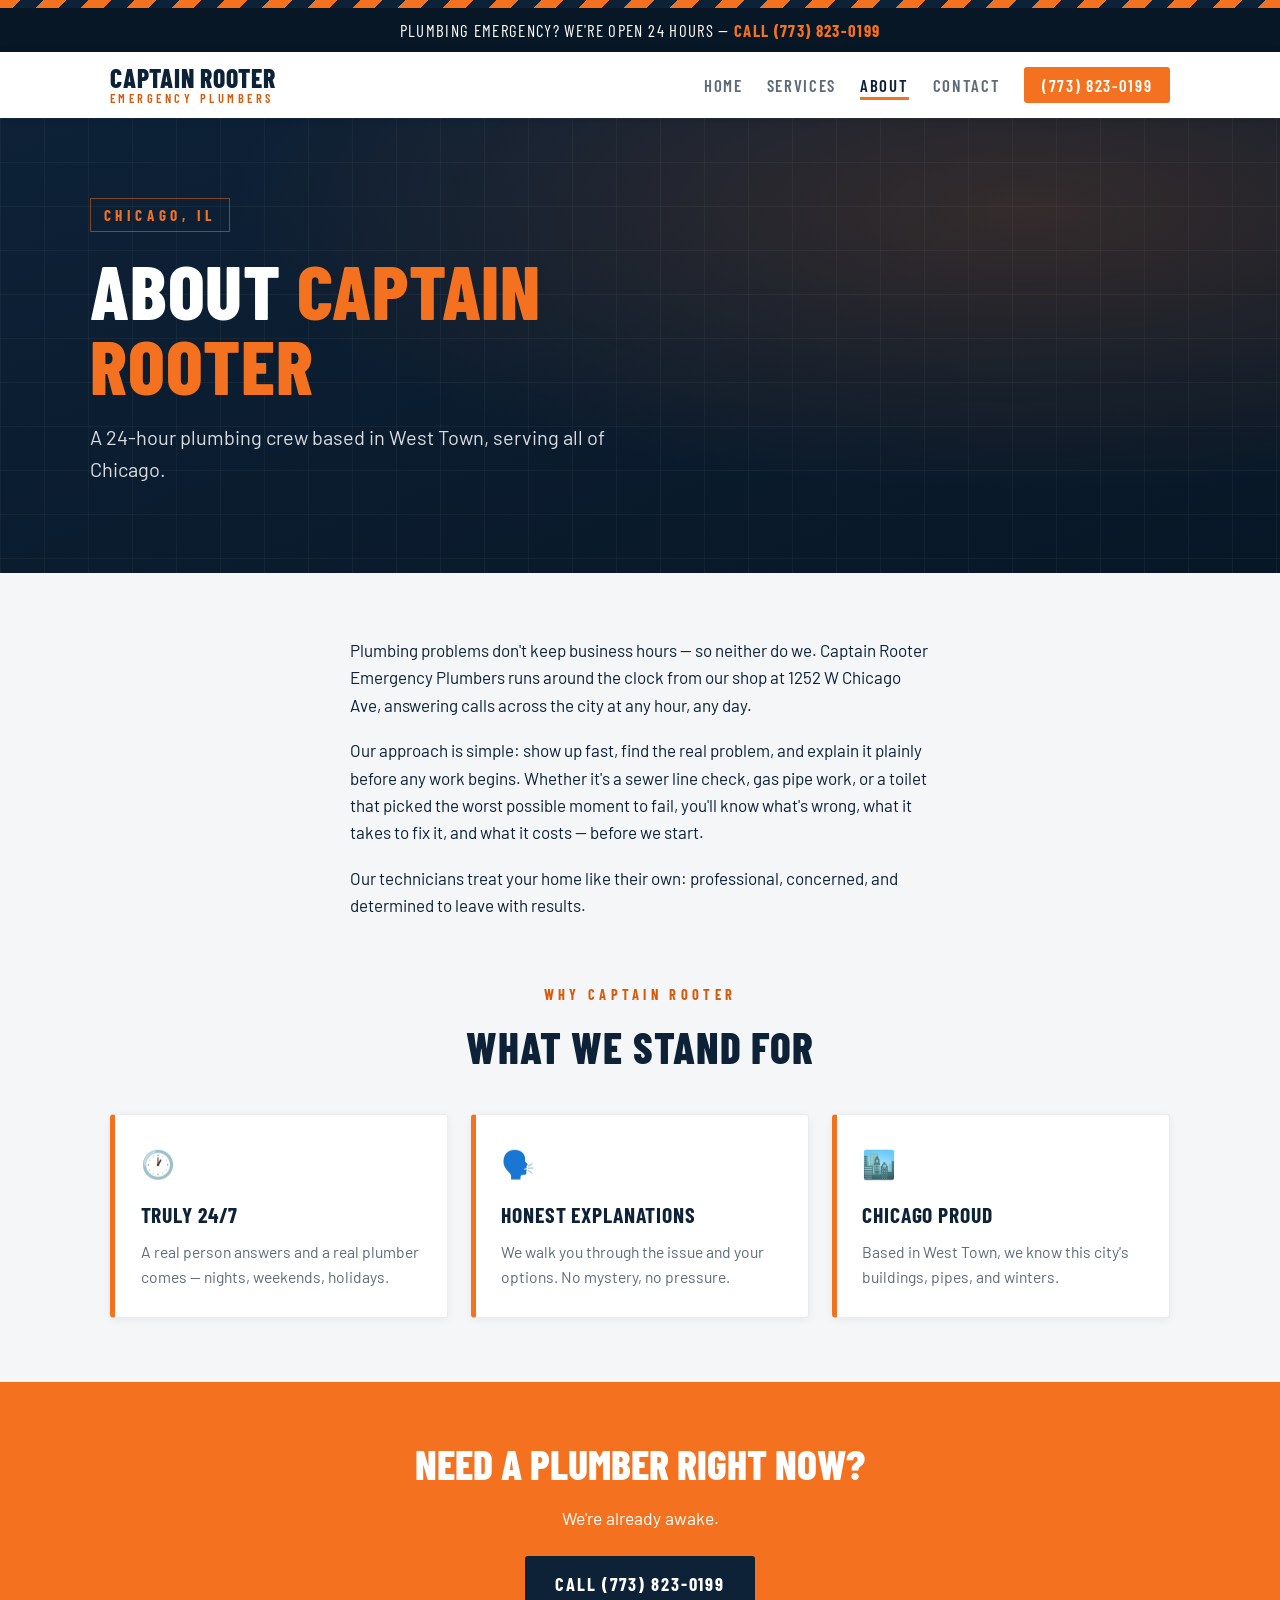
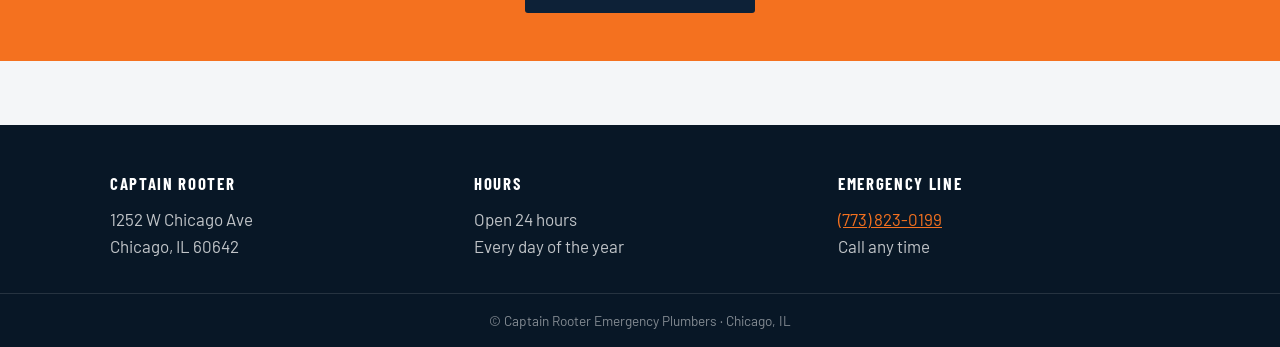
==== about.html @ 28d1a2e2 "feat: Captain Rooter Emergency Plumbers website 4-page static site: Home, Services, About, Contact. " ====
<!DOCTYPE html>
<html lang="en">
<head>
  <meta charset="UTF-8">
  <meta name="viewport" content="width=device-width, initial-scale=1.0">
  <title>About — Captain Rooter Emergency Plumbers, Chicago IL</title>
  <meta name="description" content="About Captain Rooter Emergency Plumbers — a 24-hour plumbing company serving Chicago from West Town. Honest explanations, fast response.">
  <link rel="preconnect" href="https://fonts.googleapis.com">
  <link rel="preconnect" href="https://fonts.gstatic.com" crossorigin>
  <link href="https://fonts.googleapis.com/css2?family=Barlow+Condensed:wght@600;700;800&family=Barlow:ital,wght@0,400;0,600;1,400&display=swap" rel="stylesheet">
  <link rel="stylesheet" href="css/style.css">
</head>
<body>

  <div class="hazard" aria-hidden="true"></div>
  <div class="emergency-bar">
    Plumbing emergency? We're open 24 hours — <a href="tel:+17738230199">Call (773) 823-0199</a>
  </div>

  <header class="site-header">
    <div class="header-inner">
      <a class="brand" href="index.html">Captain Rooter<span class="brand-sub">Emergency Plumbers</span></a>
      <button class="nav-toggle" aria-expanded="false" aria-controls="site-nav" aria-label="Toggle menu">☰</button>
      <nav class="site-nav" id="site-nav">
        <ul>
          <li><a href="index.html">Home</a></li>
          <li><a href="services.html">Services</a></li>
          <li><a href="about.html" aria-current="page">About</a></li>
          <li><a href="contact.html">Contact</a></li>
          <li><a class="nav-call" href="tel:+17738230199">(773) 823-0199</a></li>
        </ul>
      </nav>
    </div>
  </header>

  <main>
    <section class="hero" style="padding-bottom:3.5rem;">
      <div class="hero-inner">
        <p class="eyebrow reveal">Chicago, IL</p>
        <h1 class="reveal">About <span class="accent">Captain Rooter</span></h1>
        <p class="lede reveal">A 24-hour plumbing crew based in West Town, serving all of Chicago.</p>
      </div>
    </section>

    <section class="section">
      <div class="wrap prose">
        <p>
          Plumbing problems don't keep business hours — so neither do we. Captain Rooter
          Emergency Plumbers runs around the clock from our shop at 1252 W Chicago Ave,
          answering calls across the city at any hour, any day.
        </p>
        <p>
          Our approach is simple: show up fast, find the real problem, and explain it
          plainly before any work begins. Whether it's a sewer line check, gas pipe work,
          or a toilet that picked the worst possible moment to fail, you'll know what's
          wrong, what it takes to fix it, and what it costs — before we start.
        </p>
        <p>
          Our technicians treat your home like their own: professional, concerned, and
          determined to leave with results.
        </p>
      </div>
    </section>

    <section class="section" style="padding-top:0;">
      <div class="wrap center">
        <p class="section-kicker">Why Captain Rooter</p>
        <h2 class="section-title">What we stand for</h2>
        <div class="card-grid" style="margin-top:2rem; text-align:left;">
          <article class="service-card">
            <span class="icon" aria-hidden="true">🕐</span>
            <h3>Truly 24/7</h3>
            <p>A real person answers and a real plumber comes — nights, weekends, holidays.</p>
          </article>
          <article class="service-card">
            <span class="icon" aria-hidden="true">🗣️</span>
            <h3>Honest Explanations</h3>
            <p>We walk you through the issue and your options. No mystery, no pressure.</p>
          </article>
          <article class="service-card">
            <span class="icon" aria-hidden="true">🏙️</span>
            <h3>Chicago Proud</h3>
            <p>Based in West Town, we know this city's buildings, pipes, and winters.</p>
          </article>
        </div>
      </div>
    </section>

    <section class="cta-band">
      <h2>Need a plumber right now?</h2>
      <p>We're already awake.</p>
      <a class="btn" href="tel:+17738230199">Call (773) 823-0199</a>
    </section>
  </main>

  <footer class="site-footer">
    <div class="footer-inner">
      <div>
        <h4>Captain Rooter</h4>
        <p>1252 W Chicago Ave<br>Chicago, IL 60642</p>
      </div>
      <div>
        <h4>Hours</h4>
        <p>Open 24 hours<br>Every day of the year</p>
      </div>
      <div>
        <h4>Emergency Line</h4>
        <p><a href="tel:+17738230199">(773) 823-0199</a><br>Call any time</p>
      </div>
    </div>
    <div class="footer-bottom">© Captain Rooter Emergency Plumbers · Chicago, IL</div>
  </footer>

  <script>
    const toggle = document.querySelector(".nav-toggle");
    const nav = document.querySelector(".site-nav");
    toggle.addEventListener("click", () => {
      const open = nav.classList.toggle("open");
      toggle.setAttribute("aria-expanded", open);
    });
  </script>
</body>
</html>
---- css/style.css ----
/* ==========================================================================
   Captain Rooter Emergency Plumbers — Industrial / Utilitarian
   Palette: deep navy, safety orange, steel gray, white
   Type: Barlow Condensed (display) + Barlow (body)
   ========================================================================== */

:root {
  --navy: #0d2137;
  --navy-deep: #081726;
  --orange: #f4711f;
  --orange-deep: #d85a0a;
  --steel: #5d6b78;
  --paper: #f4f6f8;
  --white: #ffffff;
  --font-display: "Barlow Condensed", "Arial Narrow", sans-serif;
  --font-body: "Barlow", "Helvetica Neue", sans-serif;
}

* { box-sizing: border-box; margin: 0; padding: 0; }

html { scroll-behavior: smooth; }

body {
  font-family: var(--font-body);
  font-size: 1.0625rem;
  line-height: 1.6;
  color: var(--navy);
  background: var(--paper);
}

img { max-width: 100%; display: block; }

a { color: var(--orange-deep); }

/* ---- Hazard stripe ----------------------------------------------------- */

.hazard {
  height: 8px;
  background: repeating-linear-gradient(
    -45deg,
    var(--orange) 0 16px,
    var(--navy) 16px 32px
  );
}

/* ---- Emergency top bar -------------------------------------------------- */

.emergency-bar {
  background: var(--navy-deep);
  color: var(--white);
  text-align: center;
  padding: 0.55rem 1rem;
  font-family: var(--font-display);
  font-size: 1.05rem;
  letter-spacing: 0.08em;
  text-transform: uppercase;
}
.emergency-bar a {
  color: var(--orange);
  font-weight: 700;
  text-decoration: none;
}
.emergency-bar a:hover { text-decoration: underline; }

/* ---- Header ------------------------------------------------------------- */

.site-header {
  position: sticky;
  top: 0;
  z-index: 50;
  background: var(--white);
  box-shadow: 0 2px 8px rgba(8, 23, 38, 0.12);
}

.header-inner {
  max-width: 1100px;
  margin: 0 auto;
  padding: 0.8rem 1.25rem;
  display: flex;
  align-items: center;
  justify-content: space-between;
  gap: 1rem;
}

.brand {
  font-family: var(--font-display);
  font-weight: 800;
  font-size: 1.6rem;
  letter-spacing: 0.03em;
  text-transform: uppercase;
  color: var(--navy);
  text-decoration: none;
  line-height: 1.05;
}
.brand .brand-sub {
  display: block;
  font-size: 0.78rem;
  letter-spacing: 0.28em;
  color: var(--orange-deep);
  font-weight: 600;
}

.site-nav ul {
  list-style: none;
  display: flex;
  gap: 1.5rem;
  align-items: center;
}

.site-nav a {
  text-decoration: none;
  color: var(--steel);
  font-family: var(--font-display);
  font-weight: 600;
  font-size: 1.05rem;
  letter-spacing: 0.1em;
  text-transform: uppercase;
  padding-bottom: 0.15rem;
  border-bottom: 3px solid transparent;
  transition: color 0.2s, border-color 0.2s;
}
.site-nav a:hover { color: var(--navy); }
.site-nav a[aria-current="page"] {
  color: var(--navy);
  border-bottom-color: var(--orange);
}

.nav-call {
  background: var(--orange);
  color: var(--white) !important;
  padding: 0.5rem 1.1rem !important;
  border-radius: 3px;
  border-bottom: none !important;
}
.nav-call:hover { background: var(--orange-deep); color: var(--white) !important; }

.nav-toggle {
  display: none;
  background: none;
  border: 2px solid var(--navy);
  border-radius: 4px;
  color: var(--navy);
  font-size: 1.3rem;
  line-height: 1;
  padding: 0.3rem 0.55rem;
  cursor: pointer;
}

/* ---- Hero ------------------------------------------------------------------ */

.hero {
  background:
    radial-gradient(ellipse at 80% 20%, rgba(244, 113, 31, 0.18), transparent 55%),
    linear-gradient(160deg, var(--navy) 0%, var(--navy-deep) 100%);
  color: var(--white);
  padding: 5rem 1.25rem 4.5rem;
  position: relative;
  overflow: hidden;
}

/* pipe-grid texture */
.hero::before {
  content: "";
  position: absolute;
  inset: 0;
  background-image:
    linear-gradient(rgba(255,255,255,0.04) 1px, transparent 1px),
    linear-gradient(90deg, rgba(255,255,255,0.04) 1px, transparent 1px);
  background-size: 44px 44px;
  pointer-events: none;
}

.hero-inner {
  max-width: 1100px;
  margin: 0 auto;
  position: relative;
}

.hero .eyebrow {
  display: inline-block;
  font-family: var(--font-display);
  font-weight: 700;
  font-size: 0.95rem;
  letter-spacing: 0.3em;
  text-transform: uppercase;
  color: var(--orange);
  border: 1px solid rgba(244, 113, 31, 0.5);
  padding: 0.25rem 0.8rem;
  margin-bottom: 1.2rem;
}

.hero h1 {
  font-family: var(--font-display);
  font-weight: 800;
  font-size: clamp(2.6rem, 7vw, 4.8rem);
  line-height: 0.98;
  text-transform: uppercase;
  letter-spacing: 0.01em;
  max-width: 16ch;
  margin-bottom: 1.2rem;
}

.hero h1 .accent { color: var(--orange); }

.hero .lede {
  font-size: clamp(1.05rem, 2vw, 1.25rem);
  color: rgba(255, 255, 255, 0.85);
  max-width: 52ch;
  margin-bottom: 2rem;
}

.btn {
  display: inline-block;
  font-family: var(--font-display);
  font-weight: 700;
  font-size: 1.15rem;
  letter-spacing: 0.1em;
  text-transform: uppercase;
  text-decoration: none;
  padding: 0.85rem 1.9rem;
  border-radius: 3px;
  transition: background 0.2s, color 0.2s, transform 0.15s;
}

.btn-call {
  background: var(--orange);
  color: var(--white);
  box-shadow: 0 4px 16px rgba(244, 113, 31, 0.4);
}
.btn-call:hover { background: var(--orange-deep); color: var(--white); transform: translateY(-1px); }

.btn-ghost {
  border: 2px solid rgba(255, 255, 255, 0.6);
  color: var(--white);
}
.btn-ghost:hover { background: var(--white); color: var(--navy); }

.btn-ghost-dark {
  border: 2px solid var(--navy);
  color: var(--navy);
}
.btn-ghost-dark:hover { background: var(--navy); color: var(--white); }

.btn-row { display: flex; gap: 1rem; flex-wrap: wrap; }

/* ---- Trust strip ------------------------------------------------------------- */

.trust-strip {
  background: var(--white);
  border-bottom: 1px solid rgba(8, 23, 38, 0.08);
}
.trust-strip-inner {
  max-width: 1100px;
  margin: 0 auto;
  padding: 1.1rem 1.25rem;
  display: flex;
  flex-wrap: wrap;
  gap: 0.6rem 2.5rem;
  justify-content: center;
  font-family: var(--font-display);
  font-weight: 600;
  letter-spacing: 0.1em;
  text-transform: uppercase;
  font-size: 1rem;
  color: var(--steel);
}
.trust-strip-inner span::before {
  content: "✔";
  color: var(--orange);
  margin-right: 0.45rem;
}

/* ---- Layout helpers ------------------------------------------------------------ */

.wrap { max-width: 1100px; margin: 0 auto; padding: 0 1.25rem; }
.section { padding: 4rem 0; }

.section-title {
  font-family: var(--font-display);
  font-weight: 800;
  font-size: clamp(1.9rem, 4vw, 2.7rem);
  text-transform: uppercase;
  letter-spacing: 0.02em;
  color: var(--navy);
  margin-bottom: 0.4rem;
}

.section-kicker {
  font-family: var(--font-display);
  font-weight: 700;
  font-size: 0.9rem;
  letter-spacing: 0.3em;
  text-transform: uppercase;
  color: var(--orange-deep);
  margin-bottom: 0.4rem;
}

.section-sub { color: var(--steel); max-width: 60ch; margin-bottom: 2.2rem; }

.center { text-align: center; }
.center .section-sub { margin-inline: auto; }

.prose { max-width: 62ch; }
.prose p + p { margin-top: 1.1em; }

/* ---- Service cards ---------------------------------------------------------------- */

.card-grid {
  display: grid;
  grid-template-columns: repeat(auto-fit, minmax(260px, 1fr));
  gap: 1.4rem;
}

.service-card {
  background: var(--white);
  border: 1px solid rgba(8, 23, 38, 0.08);
  border-left: 5px solid var(--orange);
  border-radius: 4px;
  padding: 1.7rem 1.6rem;
  box-shadow: 0 2px 10px rgba(8, 23, 38, 0.06);
  transition: transform 0.2s, box-shadow 0.2s;
}
.service-card:hover {
  transform: translateY(-3px);
  box-shadow: 0 10px 24px rgba(8, 23, 38, 0.12);
}

.service-card .icon {
  font-size: 1.7rem;
  margin-bottom: 0.7rem;
  display: block;
}

.service-card h3 {
  font-family: var(--font-display);
  font-weight: 700;
  font-size: 1.35rem;
  text-transform: uppercase;
  letter-spacing: 0.04em;
  color: var(--navy);
  margin-bottom: 0.5rem;
}

.service-card p { color: var(--steel); font-size: 0.98rem; }

/* ---- 24/7 band ----------------------------------------------------------------------- */

.cta-band {
  background: var(--orange);
  color: var(--white);
  text-align: center;
  padding: 3rem 1.25rem;
}
.cta-band h2 {
  font-family: var(--font-display);
  font-weight: 800;
  font-size: clamp(1.8rem, 4vw, 2.6rem);
  text-transform: uppercase;
  margin-bottom: 0.5rem;
}
.cta-band p { margin-bottom: 1.5rem; font-size: 1.1rem; }
.cta-band .btn {
  background: var(--navy);
  color: var(--white);
}
.cta-band .btn:hover { background: var(--navy-deep); }

/* ---- Steps (how it works) --------------------------------------------------------------- */

.steps {
  display: grid;
  grid-template-columns: repeat(auto-fit, minmax(220px, 1fr));
  gap: 1.4rem;
  counter-reset: step;
}

.step {
  background: var(--white);
  border: 1px solid rgba(8, 23, 38, 0.08);
  border-radius: 4px;
  padding: 1.6rem 1.5rem;
  position: relative;
  counter-increment: step;
}
.step::before {
  content: counter(step, decimal-leading-zero);
  font-family: var(--font-display);
  font-weight: 800;
  font-size: 2.4rem;
  color: var(--orange);
  display: block;
  line-height: 1;
  margin-bottom: 0.6rem;
}
.step h3 {
  font-family: var(--font-display);
  font-weight: 700;
  font-size: 1.25rem;
  text-transform: uppercase;
  margin-bottom: 0.4rem;
}
.step p { color: var(--steel); font-size: 0.97rem; }

/* ---- Reviews ------------------------------------------------------------------------------ */

.review-card {
  background: var(--white);
  border: 1px solid rgba(8, 23, 38, 0.08);
  border-radius: 4px;
  padding: 1.7rem 1.6rem;
  box-shadow: 0 2px 10px rgba(8, 23, 38, 0.06);
}
.review-card .stars { color: var(--orange); letter-spacing: 0.15em; margin-bottom: 0.7rem; }
.review-card blockquote { font-style: italic; color: var(--navy); margin-bottom: 0.8rem; }
.review-card cite {
  font-style: normal;
  font-family: var(--font-display);
  font-weight: 700;
  letter-spacing: 0.08em;
  text-transform: uppercase;
  font-size: 0.9rem;
  color: var(--steel);
}

/* ---- Contact -------------------------------------------------------------------------------- */

.contact-grid {
  display: grid;
  grid-template-columns: 1fr 1.2fr;
  gap: 2.5rem;
  align-items: start;
}

.contact-card {
  background: var(--white);
  border: 1px solid rgba(8, 23, 38, 0.08);
  border-top: 5px solid var(--orange);
  border-radius: 4px;
  padding: 2rem;
  box-shadow: 0 2px 10px rgba(8, 23, 38, 0.06);
}
.contact-card h3 {
  font-family: var(--font-display);
  font-weight: 700;
  font-size: 1.2rem;
  text-transform: uppercase;
  letter-spacing: 0.06em;
  color: var(--navy);
  margin-bottom: 0.3rem;
}
.contact-block { margin-bottom: 1.4rem; }
.contact-block:last-child { margin-bottom: 0; }
.contact-card a { font-weight: 600; }

.map-frame {
  width: 100%;
  aspect-ratio: 4 / 3;
  border: 4px solid var(--white);
  border-radius: 4px;
  box-shadow: 0 2px 12px rgba(8, 23, 38, 0.15);
}

/* ---- Footer ------------------------------------------------------------------------------------ */

.site-footer {
  background: var(--navy-deep);
  color: rgba(255, 255, 255, 0.75);
  margin-top: 4rem;
}

.footer-inner {
  max-width: 1100px;
  margin: 0 auto;
  padding: 2.8rem 1.25rem 2rem;
  display: grid;
  grid-template-columns: repeat(auto-fit, minmax(220px, 1fr));
  gap: 2rem;
}

.site-footer h4 {
  font-family: var(--font-display);
  font-weight: 700;
  text-transform: uppercase;
  letter-spacing: 0.1em;
  color: var(--white);
  font-size: 1.05rem;
  margin-bottom: 0.6rem;
}

.site-footer a { color: var(--orange); }
.site-footer a:hover { color: var(--white); }

.footer-bottom {
  border-top: 1px solid rgba(255, 255, 255, 0.12);
  text-align: center;
  padding: 1rem 1.25rem;
  font-size: 0.85rem;
  color: rgba(255, 255, 255, 0.5);
}

/* ---- Page-load reveal ----------------------------------------------------------------------------- */

@media (prefers-reduced-motion: no-preference) {
  .reveal { animation: rise 0.65s ease both; }
  .reveal:nth-child(2) { animation-delay: 0.1s; }
  .reveal:nth-child(3) { animation-delay: 0.2s; }
  .reveal:nth-child(4) { animation-delay: 0.3s; }

  @keyframes rise {
    from { opacity: 0; transform: translateY(14px); }
    to { opacity: 1; transform: none; }
  }
}

/* ---- Mobile ------------------------------------------------------------------------------------------ */

@media (max-width: 760px) {
  .nav-toggle { display: block; }

  .site-nav {
    position: absolute;
    top: 100%;
    left: 0;
    right: 0;
    background: var(--white);
    border-bottom: 1px solid rgba(8, 23, 38, 0.12);
    display: none;
  }
  .site-nav.open { display: block; }

  .site-nav ul {
    flex-direction: column;
    gap: 0;
    padding: 0.5rem 0;
    align-items: stretch;
  }
  .site-nav a {
    display: block;
    padding: 0.85rem 1.5rem;
    border-bottom: none;
  }
  .site-nav a[aria-current="page"] { background: var(--paper); }
  .nav-call { margin: 0.5rem 1.5rem; text-align: center; }

  .contact-grid { grid-template-columns: 1fr; }
  .hero { padding: 3.5rem 1.25rem 3rem; }
}
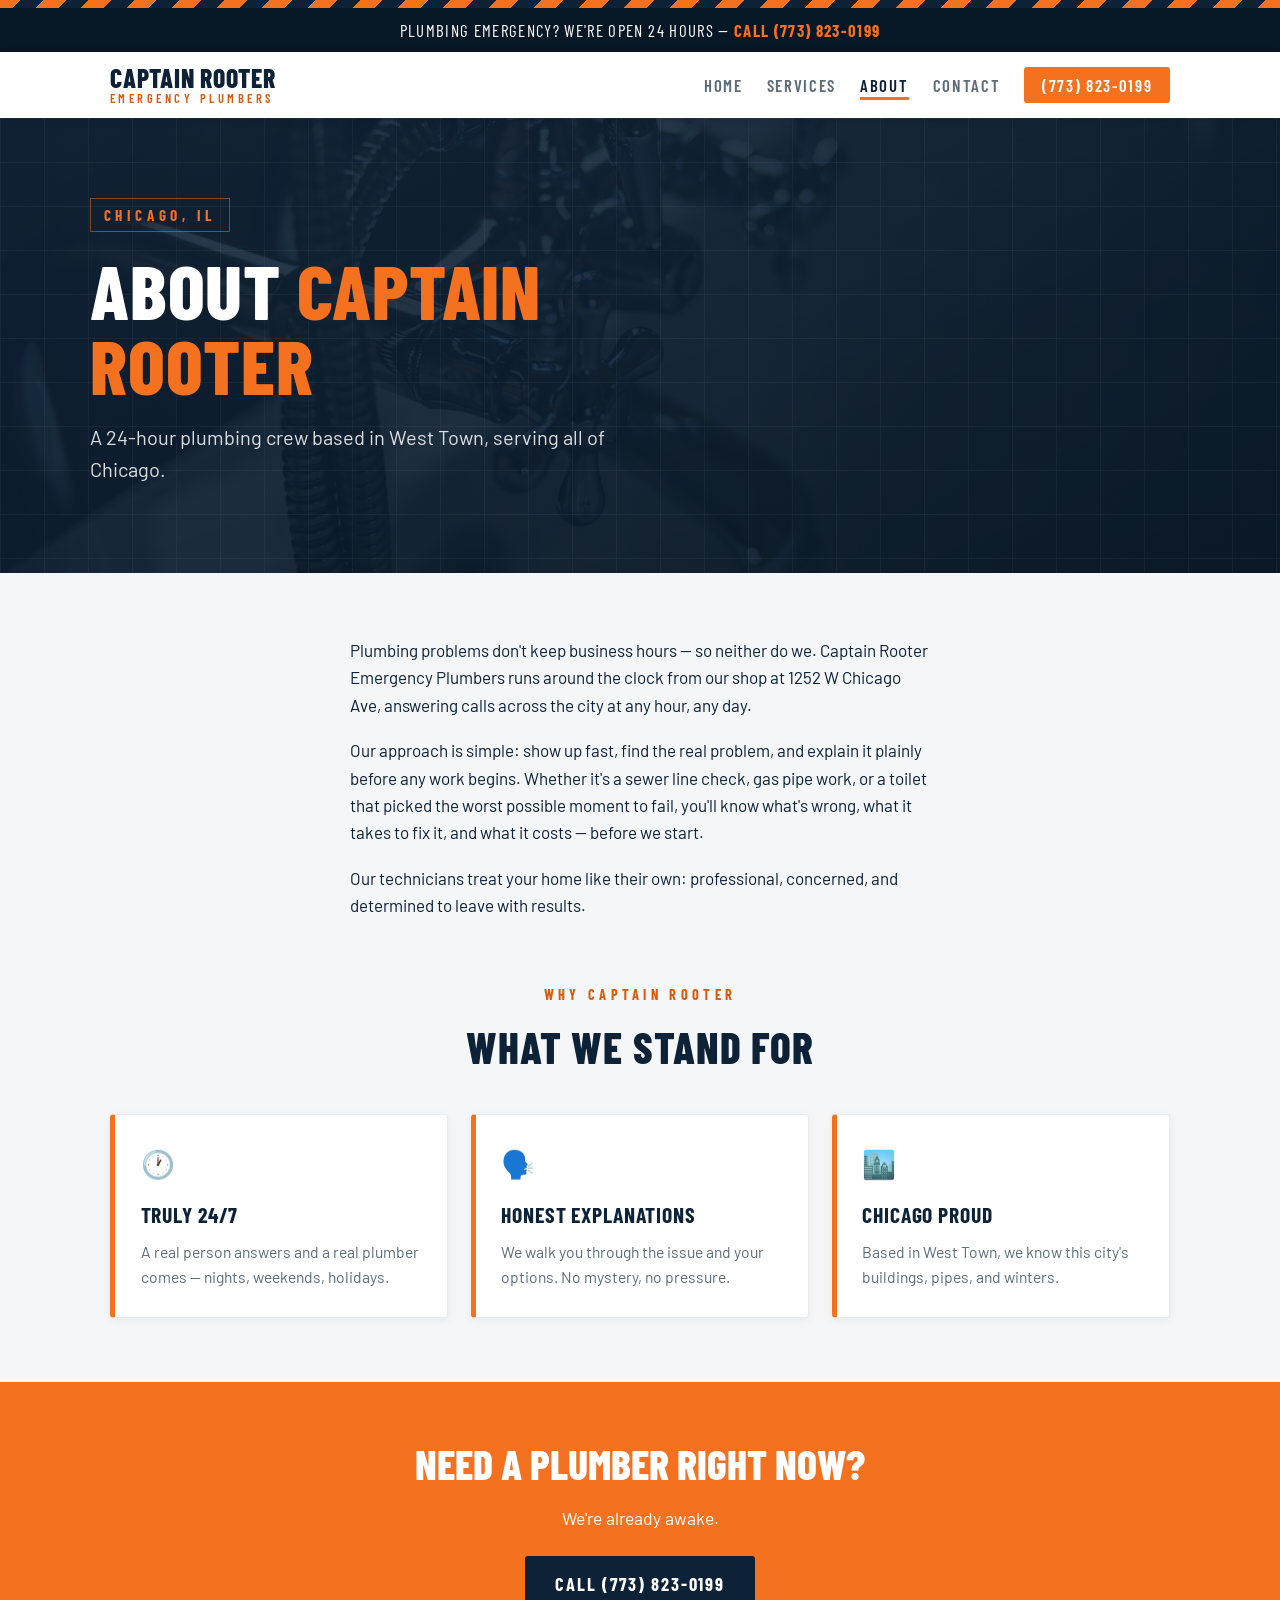
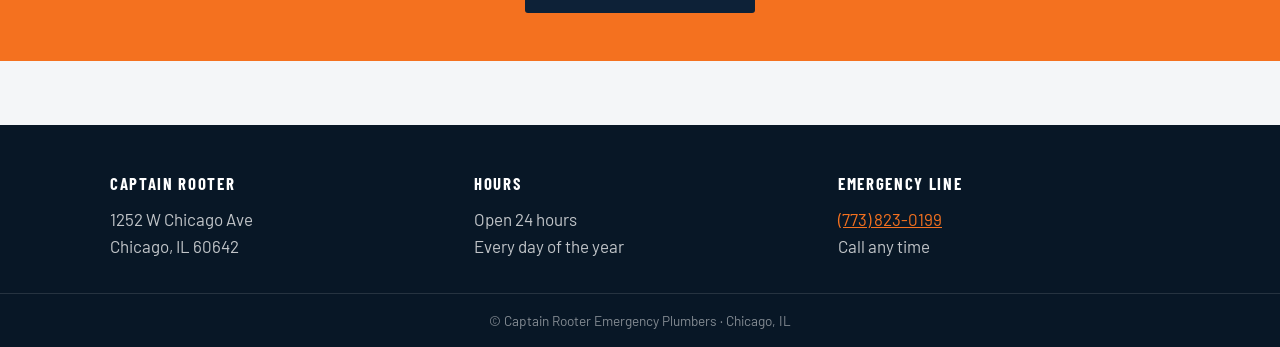
==== commit 35402ef7: "feat: add real photo hero backgrounds on all pages Unsplash-licensed plumbing photos (welder, gas pi" ====
--- a/about.html
+++ b/about.html
@@ -34,7 +34,7 @@
   </header>
 
   <main>
-    <section class="hero" style="padding-bottom:3.5rem;">
+    <section class="hero" style="padding-bottom:3.5rem; background-image: linear-gradient(160deg, rgba(13,33,55,0.88), rgba(8,23,38,0.94)), url('images/tub-faucet.jpg'); background-size: cover; background-position: center;">
       <div class="hero-inner">
         <p class="eyebrow reveal">Chicago, IL</p>
         <h1 class="reveal">About <span class="accent">Captain Rooter</span></h1>
